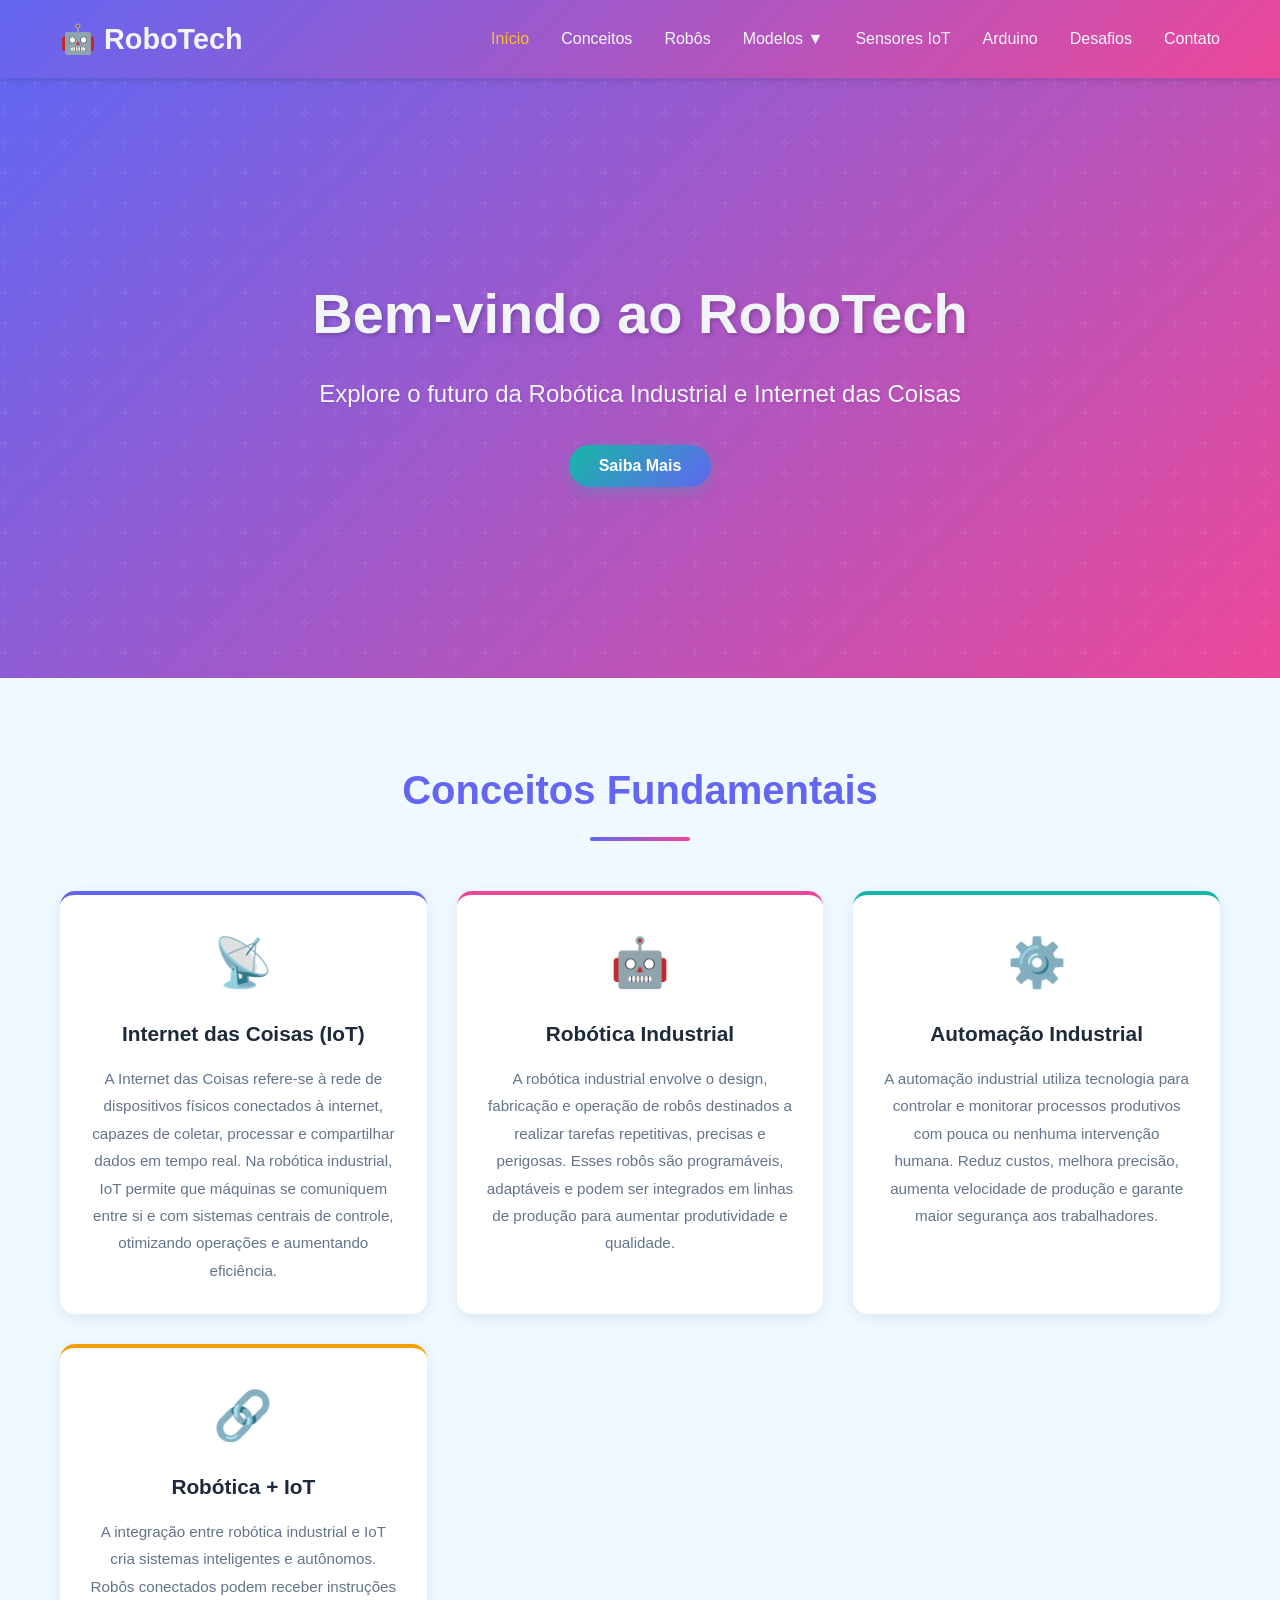
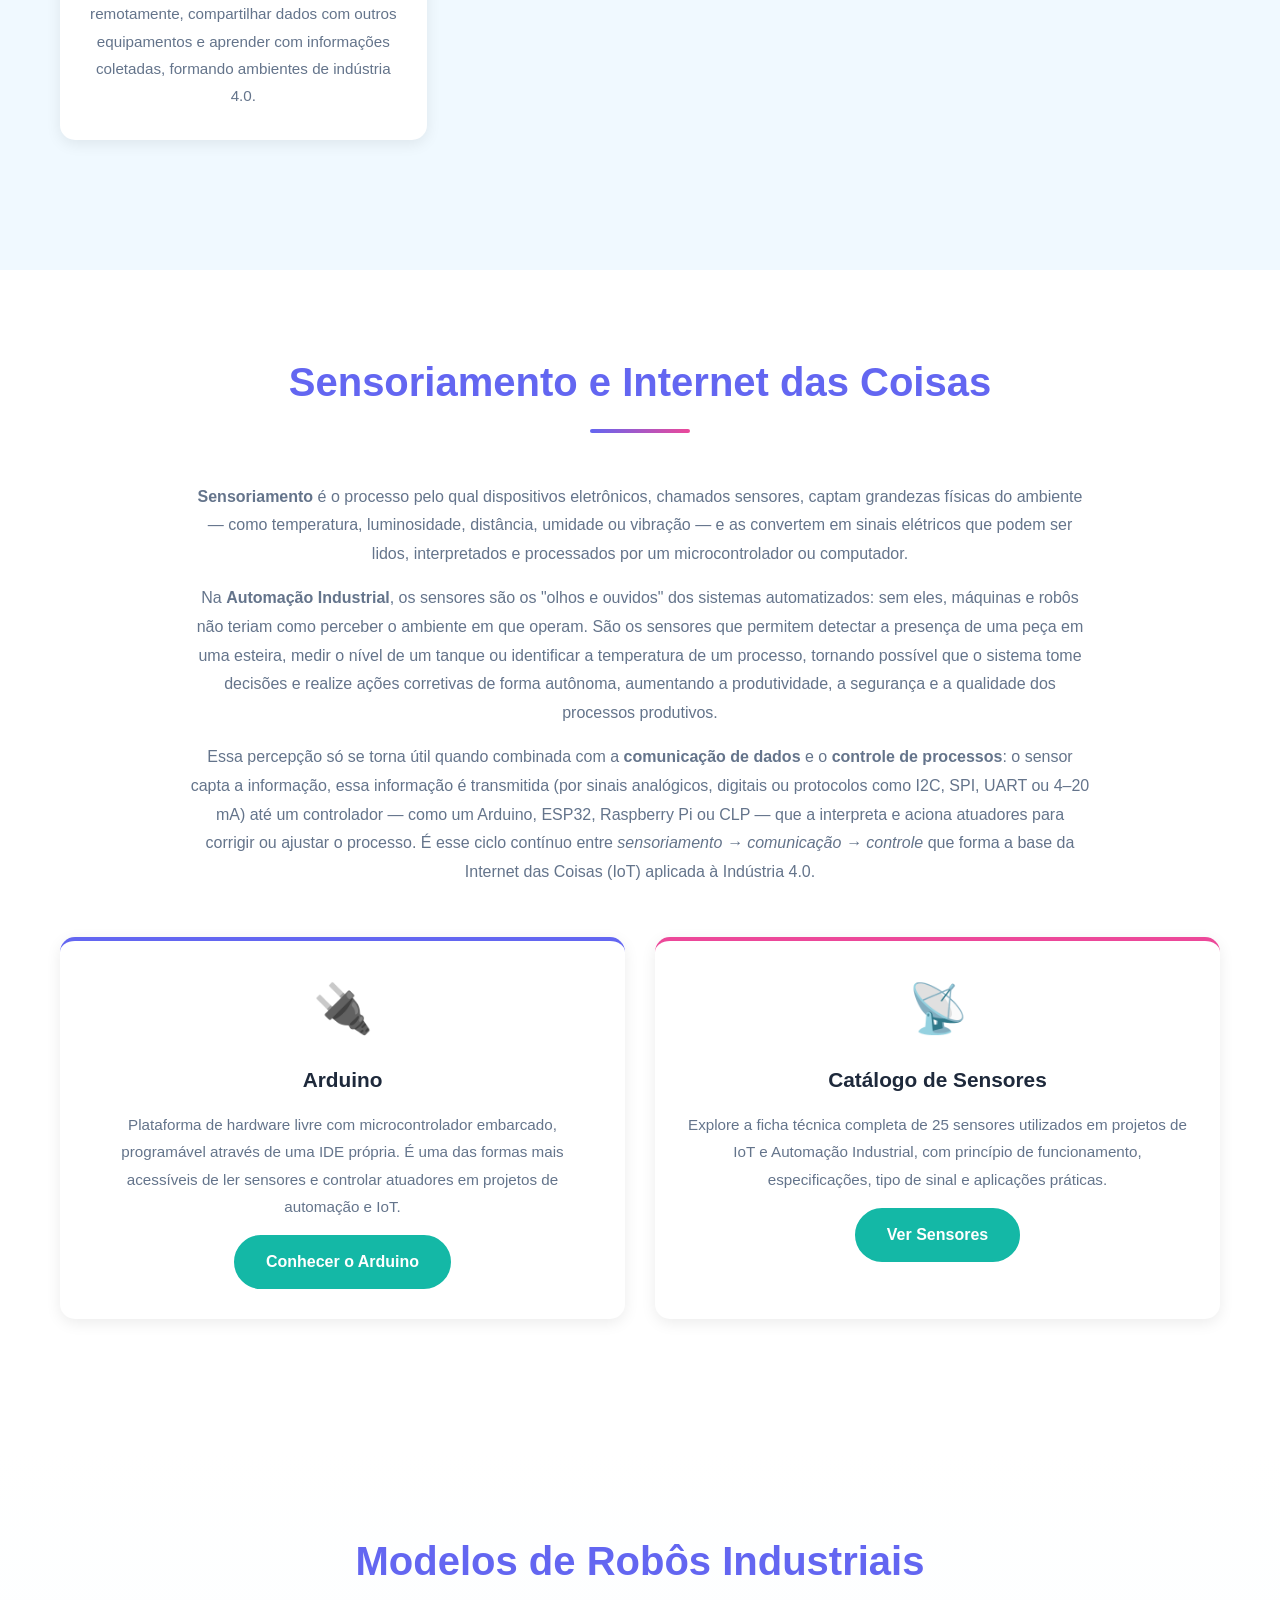
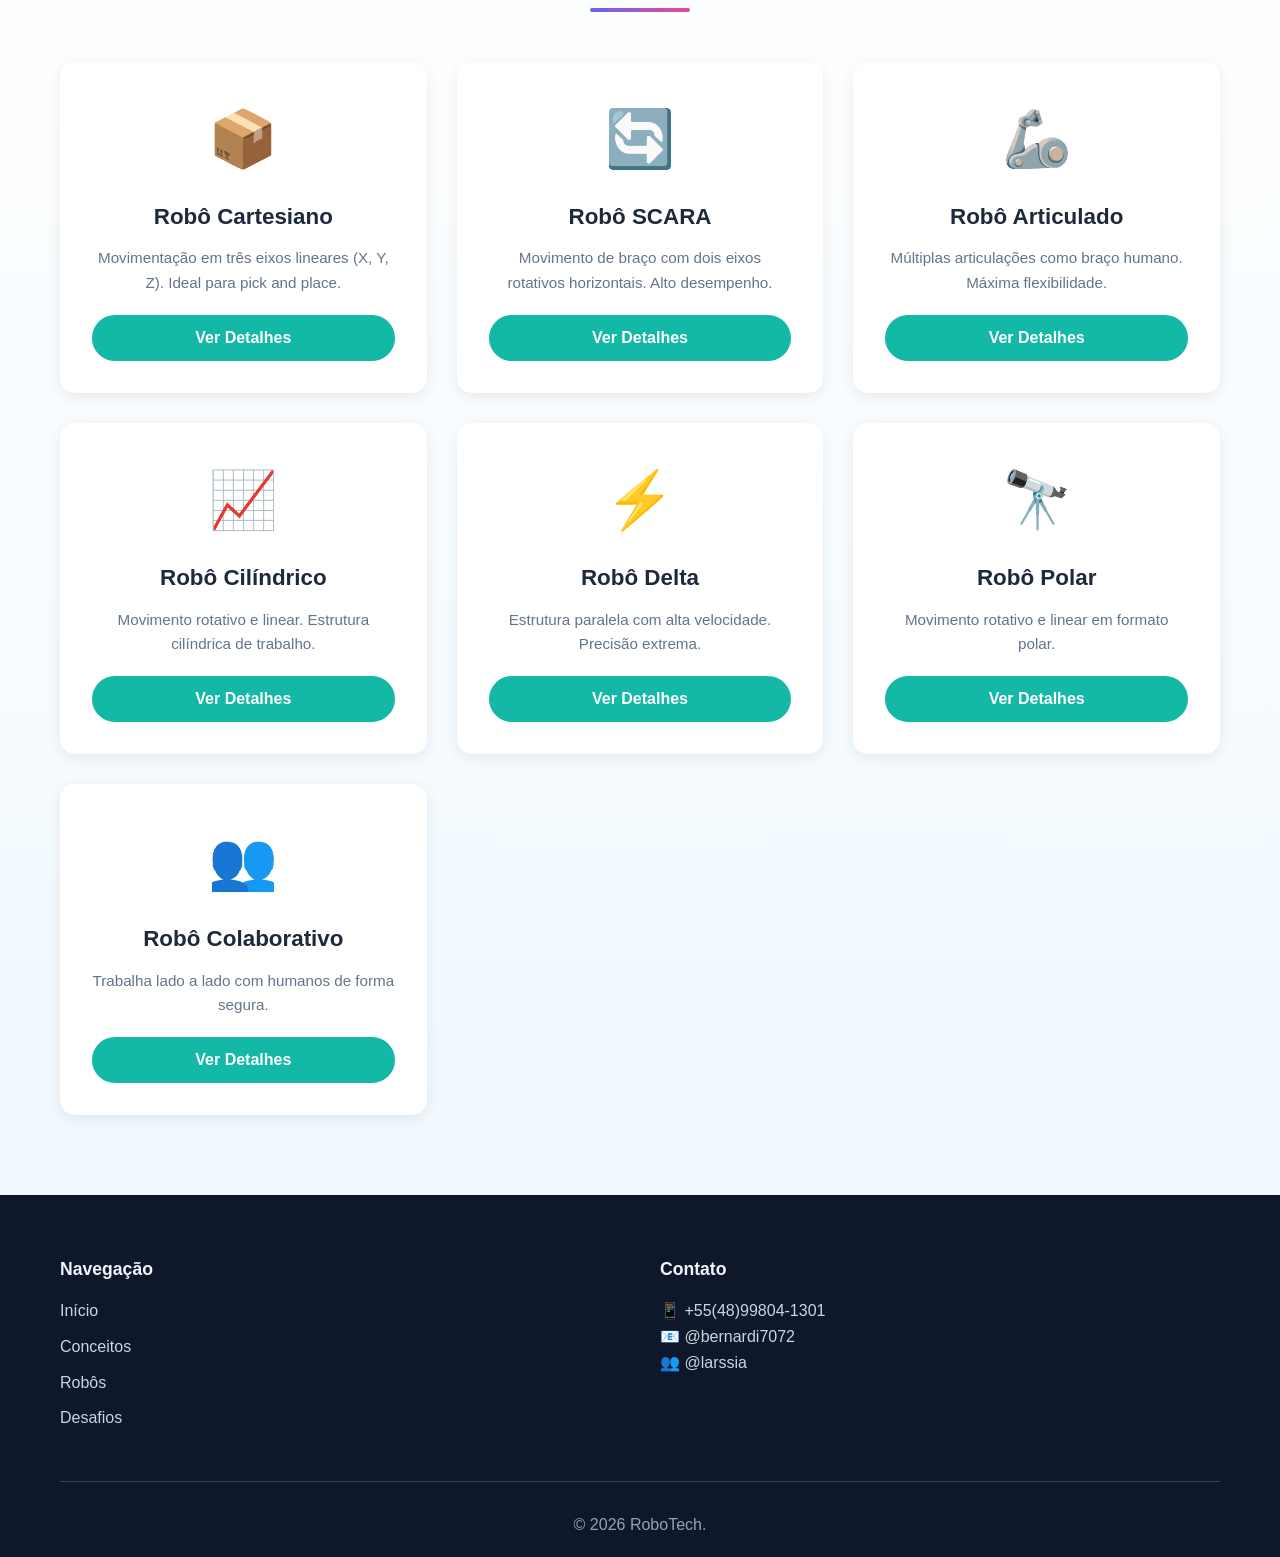
==== index.html @ e9817f13 "Primeiro commit" ====
<!DOCTYPE html>
<html lang="pt-BR">
<head>
    <meta charset="UTF-8">
    <meta name="viewport" content="width=device-width, initial-scale=1.0">
    <link rel="stylesheet" href="assets/css/styles.css">
    <link rel="stylesheet" href="assets/css/sensores.css">
    <link rel="shortcut icon" href="assets/img/incons.png" type="image/x-icon">
    <title>RoboTech - Robótica Industrial e IoT</title>
</head>
<body>
    <!-- CABEÇALHO E MENU DE NAVEGAÇÃO -->
    <header>
        <nav class="navbar">
            <div class="container">
                <div class="logo">
                    <h1>🤖 RoboTech</h1>
                </div>
                <ul class="nav-menu">
                    <li><a href="index.html" class="active">Início</a></li>
                    <li><a href="#conceitos">Conceitos</a></li>
                    <li><a href="#robo-list">Robôs</a></li>
                    <li class="dropdown">
                        <a href="#">Modelos ▼</a>
                        <div class="dropdown-content">
                            <a href="./html/cartesiano.html">Robô Cartesiano</a>
                            <a href="./html/scara.html">Robô SCARA</a>
                            <a href="./html/articulado.html">Robô Articulado</a>
                            <a href="./html/cilindrico.html">Robô Cilíndrico</a>
                            <a href="./html/delta.html">Robô Delta</a>
                            <a href="./html/polar.html">Robô Polar</a>
                            <a href="./html/colaborativo.html">Robô Colaborativo</a>
                        </div>
                    </li>
                    <li><a href="./html/sensores.html">Sensores IoT</a></li>
                    <li><a href="./html/arduino.html">Arduino</a></li>
                    <li><a href="./html/desafios.html">Desafios</a></li>
                    <li><a href="#contato">Contato</a></li>
                </ul>
                <div class="hamburger" id="hamburger">
                    <span></span>
                    <span></span>
                    <span></span>
                </div>
            </div>
        </nav>
    </header>

    <!-- HERO SECTION -->
    <section class="hero">
        <div class="hero-content">
            <h2>Bem-vindo ao RoboTech</h2>
            <p>Explore o futuro da Robótica Industrial e Internet das Coisas</p>
            <button class="btn-primary" onclick="document.getElementById('conceitos').scrollIntoView({behavior: 'smooth'})">Saiba Mais</button>
        </div>
        <div class="hero-background"></div>
    </section>

    <!-- SEÇÃO DE CONCEITOS -->
    <section id="conceitos" class="conceitos">
        <div class="container">
            <h2 class="section-title">Conceitos Fundamentais</h2>
            <div class="conceitos-grid">
                <!-- CARD 1: IoT -->
                <div class="concept-card">
                    <div class="icon">📡</div>
                    <h3>Internet das Coisas (IoT)</h3>
                    <p>
                        A Internet das Coisas refere-se à rede de dispositivos físicos conectados à internet, 
                        capazes de coletar, processar e compartilhar dados em tempo real. Na robótica industrial, 
                        IoT permite que máquinas se comuniquem entre si e com sistemas centrais de controle, 
                        otimizando operações e aumentando eficiência.
                    </p>
                </div>

                <!-- CARD 2: Robótica Industrial -->
                <div class="concept-card">
                    <div class="icon">🤖</div>
                    <h3>Robótica Industrial</h3>
                    <p>
                        A robótica industrial envolve o design, fabricação e operação de robôs destinados a 
                        realizar tarefas repetitivas, precisas e perigosas. Esses robôs são programáveis, 
                        adaptáveis e podem ser integrados em linhas de produção para aumentar produtividade 
                        e qualidade.
                    </p>
                </div>

                <!-- CARD 3: Automação Industrial -->
                <div class="concept-card">
                    <div class="icon">⚙️</div>
                    <h3>Automação Industrial</h3>
                    <p>
                        A automação industrial utiliza tecnologia para controlar e monitorar processos produtivos 
                        com pouca ou nenhuma intervenção humana. Reduz custos, melhora precisão, aumenta 
                        velocidade de produção e garante maior segurança aos trabalhadores.
                    </p>
                </div>

                <!-- CARD 4: Relação Robótica + IoT -->
                <div class="concept-card">
                    <div class="icon">🔗</div>
                    <h3>Robótica + IoT</h3>
                    <p>
                        A integração entre robótica industrial e IoT cria sistemas inteligentes e autônomos. 
                        Robôs conectados podem receber instruções remotamente, compartilhar dados com outros 
                        equipamentos e aprender com informações coletadas, formando ambientes de indústria 4.0.
                    </p>
                </div>
            </div>
        </div>
    </section>

    <!-- SEÇÃO DE SENSORIAMENTO E IoT -->
    <section id="sensoriamento" class="conceitos" style="background-color: #ffffff;">
        <div class="container">
            <h2 class="section-title">Sensoriamento e Internet das Coisas</h2>

            <div class="content-text" style="max-width: 900px; margin: 0 auto 50px; text-align: center;">
                <p style="color:#64748b; line-height:1.8; margin-bottom: 15px;">
                    <strong>Sensoriamento</strong> é o processo pelo qual dispositivos eletrônicos, chamados
                    sensores, captam grandezas físicas do ambiente — como temperatura, luminosidade, distância,
                    umidade ou vibração — e as convertem em sinais elétricos que podem ser lidos, interpretados
                    e processados por um microcontrolador ou computador.
                </p>
                <p style="color:#64748b; line-height:1.8; margin-bottom: 15px;">
                    Na <strong>Automação Industrial</strong>, os sensores são os "olhos e ouvidos" dos sistemas
                    automatizados: sem eles, máquinas e robôs não teriam como perceber o ambiente em que
                    operam. São os sensores que permitem detectar a presença de uma peça em uma esteira, medir
                    o nível de um tanque ou identificar a temperatura de um processo, tornando possível que o
                    sistema tome decisões e realize ações corretivas de forma autônoma, aumentando a
                    produtividade, a segurança e a qualidade dos processos produtivos.
                </p>
                <p style="color:#64748b; line-height:1.8;">
                    Essa percepção só se torna útil quando combinada com a <strong>comunicação de dados</strong>
                    e o <strong>controle de processos</strong>: o sensor capta a informação, essa informação é
                    transmitida (por sinais analógicos, digitais ou protocolos como I2C, SPI, UART ou 4–20 mA)
                    até um controlador — como um Arduino, ESP32, Raspberry Pi ou CLP — que a interpreta e aciona
                    atuadores para corrigir ou ajustar o processo. É esse ciclo contínuo entre
                    <em>sensoriamento → comunicação → controle</em> que forma a base da Internet das Coisas
                    (IoT) aplicada à Indústria 4.0.
                </p>
            </div>

            <div class="conceitos-grid">
                <div class="concept-card">
                    <div class="icon">🔌</div>
                    <h3>Arduino</h3>
                    <p>
                        Plataforma de hardware livre com microcontrolador embarcado, programável através de uma
                        IDE própria. É uma das formas mais acessíveis de ler sensores e controlar atuadores em
                        projetos de automação e IoT.
                    </p>
                    <a href="./html/arduino.html" class="btn-secondary" style="margin-top:15px; display:inline-block;">Conhecer o Arduino</a>
                </div>
                <div class="concept-card">
                    <div class="icon">📡</div>
                    <h3>Catálogo de Sensores</h3>
                    <p>
                        Explore a ficha técnica completa de 25 sensores utilizados em projetos de IoT e
                        Automação Industrial, com princípio de funcionamento, especificações, tipo de sinal e
                        aplicações práticas.
                    </p>
                    <a href="./html/sensores.html" class="btn-secondary" style="margin-top:15px; display:inline-block;">Ver Sensores</a>
                </div>
            </div>
        </div>
    </section>

    <!-- SEÇÃO DE ROBÔS -->
    <section id="robo-list" class="robo-section">
        <div class="container">
            <h2 class="section-title">Modelos de Robôs Industriais</h2>
            <div class="robo-grid">
                <!-- CARTESIANO -->
                <div class="robo-card" onclick="window.location.href='./html/cartesiano.html'">
                    <div class="robo-icon">📦</div>
                    <h3>Robô Cartesiano</h3>
                    <p>Movimentação em três eixos lineares (X, Y, Z). Ideal para pick and place.</p>
                    <button class="btn-secondary">Ver Detalhes</button>
                </div>

                <!-- SCARA -->
                <div class="robo-card" onclick="window.location.href='./html/scara.html'">
                    <div class="robo-icon">🔄</div>
                    <h3>Robô SCARA</h3>
                    <p>Movimento de braço com dois eixos rotativos horizontais. Alto desempenho.</p>
                    <button class="btn-secondary">Ver Detalhes</button>
                </div>

                <!-- ARTICULADO -->
                <div class="robo-card" onclick="window.location.href='./html/articulado.html'">
                    <div class="robo-icon">🦾</div>
                    <h3>Robô Articulado</h3>
                    <p>Múltiplas articulações como braço humano. Máxima flexibilidade.</p>
                    <button class="btn-secondary">Ver Detalhes</button>
                </div>

                <!-- CILÍNDRICO -->
                <div class="robo-card" onclick="window.location.href='./html/cilindrico.html'">
                    <div class="robo-icon">📈</div>
                    <h3>Robô Cilíndrico</h3>
                    <p>Movimento rotativo e linear. Estrutura cilíndrica de trabalho.</p>
                    <button class="btn-secondary">Ver Detalhes</button>
                </div>

                <!-- DELTA -->
                <div class="robo-card" onclick="window.location.href='./html/delta.html'">
                    <div class="robo-icon">⚡</div>
                    <h3>Robô Delta</h3>
                    <p>Estrutura paralela com alta velocidade. Precisão extrema.</p>
                    <button class="btn-secondary">Ver Detalhes</button>
                </div>

                <!-- POLAR -->
                <div class="robo-card" onclick="window.location.href='./html/polar.html'">
                    <div class="robo-icon">🔭</div>
                    <h3>Robô Polar</h3>
                    <p>Movimento rotativo e linear em formato polar.</p>
                    <button class="btn-secondary">Ver Detalhes</button>
                </div>

                <!-- COLABORATIVO -->
                <div class="robo-card" onclick="window.location.href='./html/colaborativo.html'">
                    <div class="robo-icon">👥</div>
                    <h3>Robô Colaborativo</h3>
                    <p>Trabalha lado a lado com humanos de forma segura.</p>
                    <button class="btn-secondary">Ver Detalhes</button>
                </div>
            </div>
        </div>
    </section>

    <!-- RODAPÉ -->
    <footer id="contato">
        <div class="container">
            <div class="footer-content">
                <div class="footer-section">
                    <h4>Navegação</h4>
                    <ul>
                        <li><a href="index.html">Início</a></li>
                        <li><a href="#conceitos">Conceitos</a></li>
                        <li><a href="#robo-list">Robôs</a></li>
                        <li><a href="./html/desafios.html">Desafios</a></li>
                    </ul>
                </div>
                <div class="footer-section">
                    <h4>Contato</h4>
                    <a href="https://wa.me/5548998041301" target="_blank">📱 +55(48)99804-1301</a><br>
                    <a href="https://www.instagram.com/bernardi7072/">📧 @bernardi7072</a><br>
                    <a href="https://github.com/larssia">👥 @larssia</a>
                </div>
            </div>
            <div class="footer-bottom">
                <p>&copy; 2026 RoboTech.</p>
            </div>
        </div>
    </footer>

    <!-- SCRIPTS -->
    <script src="assets/js/main.js"></script>
</body>
</html>
---- assets/css/styles.css ----
/* ================================================
   ESTILOS GERAIS - RoboTech
   Design Moderno, Responsivo e Interativo
   ================================================ */

/* VARIÁVEIS CSS - Definição de cores e tamanhos */
:root {
    --primary-color: #6366f1;      /* Índigo vibrante */
    --secondary-color: #ec4899;    /* Rosa/Magenta */
    --accent-color: #14b8a6;       /* Teal/Verde água */
    --dark-bg: #0f172a;            /* Azul muito escuro */
    --light-bg: #f0f9ff;           /* Azul muito claro */
    --text-dark: #1e293b;          /* Cinza escuro */
    --text-light: #f1f5f9;         /* Cinza claro */
    --border-color: #e2e8f0;       /* Cinza neutro */
    --transition: all 0.3s ease;
}

/* RESET E ESTILOS BASE */
* {
    margin: 0;
    padding: 0;
    box-sizing: border-box;
}

html {
    scroll-behavior: smooth;
}

body {
    font-family: 'Segoe UI', Tahoma, Geneva, Verdana, sans-serif;
    line-height: 1.6;
    color: var(--text-dark);
    background-color: #ffffff;
    overflow-x: hidden;
}

/* CONTAINER RESPONSIVO */
.container {
    max-width: 1200px;
    margin: 0 auto;
    padding: 0 20px;
}

/* ================================================
   CABEÇALHO E NAVEGAÇÃO
   ================================================ */
header {
    background: linear-gradient(135deg, var(--primary-color), var(--secondary-color));
    box-shadow: 0 4px 6px rgba(0, 0, 0, 0.1);
    position: sticky;
    top: 0;
    z-index: 1000;
}

.navbar {
    padding: 1rem 0;
}

.navbar .container {
    display: flex;
    justify-content: space-between;
    align-items: center;
}

.logo h1 {
    color: var(--text-light);
    font-size: 1.8rem;
    font-weight: 700;
}

/* MENU PRINCIPAL */
.nav-menu {
    display: flex;
    list-style: none;
    gap: 2rem;
    align-items: center;
}

.nav-menu a {
    color: var(--text-light);
    text-decoration: none;
    font-weight: 500;
    transition: var(--transition);
    position: relative;
}

.nav-menu a:hover {
    color: #fbbf24;
}

.nav-menu a::after {
    content: '';
    position: absolute;
    width: 0;
    height: 2px;
    bottom: -5px;
    left: 0;
    background-color: #fbbf24;
    transition: width 0.3s ease;
}

.nav-menu a:hover::after {
    width: 100%;
}

.nav-menu a.active {
    color: #fbbf24;
}

/* DROPDOWN MENU */
.dropdown {
    position: relative;
}

.dropdown-content {
    display: none;
    position: absolute;
    background-color: var(--dark-bg);
    min-width: 200px;
    box-shadow: 0 8px 16px rgba(0, 0, 0, 0.2);
    padding: 12px 16px;
    z-index: 1001;
    border-radius: 8px;
    top: 100%;
    left: 0;
    margin-top: 0.5rem;
}

.dropdown-content a {
    color: var(--text-light);
    padding: 12px 16px;
    text-decoration: none;
    display: block;
    transition: var(--transition);
}

.dropdown-content a:hover {
    background-color: var(--primary-color);
    border-radius: 4px;
}

.dropdown:hover .dropdown-content {
    display: block;
}

/* HAMBURGER MENU (Mobile) */
.hamburger {
    display: none;
    flex-direction: column;
    cursor: pointer;
    gap: 5px;
}

.hamburger span {
    width: 25px;
    height: 3px;
    background-color: var(--text-light);
    border-radius: 3px;
    transition: var(--transition);
}

.hamburger.active span:nth-child(1) {
    transform: rotate(45deg) translate(10px, 10px);
}

.hamburger.active span:nth-child(2) {
    opacity: 0;
}

.hamburger.active span:nth-child(3) {
    transform: rotate(-45deg) translate(7px, -7px);
}

/* MENU RESPONSIVO (Mobile) */
@media (max-width: 900px) {
    .hamburger {
        display: flex;
    }

    .nav-menu {
        position: absolute;
        top: 100%;
        left: 0;
        width: 100%;
        flex-direction: column;
        background: var(--dark-bg);
        padding: 20px 0;
        gap: 0;
        max-height: 0;
        overflow: hidden;
        transition: max-height 0.35s ease;
    }

    .nav-menu.show {
        max-height: 600px;
    }

    .nav-menu li {
        width: 100%;
        text-align: center;
    }

    .nav-menu a {
        display: block;
        padding: 14px 20px;
    }

    .dropdown-content {
        position: static;
        display: none;
        background-color: rgba(255, 255, 255, 0.05);
        box-shadow: none;
        margin-top: 0;
        border-radius: 0;
    }

    .dropdown:hover .dropdown-content,
    .dropdown.open .dropdown-content {
        display: block;
    }
}

/* ================================================
   HERO SECTION
   ================================================ */
.hero {
    min-height: 600px;
    background: linear-gradient(135deg, var(--primary-color) 0%, var(--secondary-color) 100%);
    display: flex;
    align-items: center;
    justify-content: center;
    color: var(--text-light);
    text-align: center;
    position: relative;
    overflow: hidden;
}

.hero::before {
    content: '';
    position: absolute;
    top: 0;
    left: 0;
    right: 0;
    bottom: 0;
    background: url("data:image/svg+xml,%3Csvg width='60' height='60' viewBox='0 0 60 60' xmlns='http://www.w3.org/2000/svg'%3E%3Cg fill='none' fill-rule='evenodd'%3E%3Cg fill='%23ffffff' fill-opacity='0.1'%3E%3Cpath d='M36 34v-4h-2v4h-4v2h4v4h2v-4h4v-2h-4zm0-30V0h-2v4h-4v2h4v4h2V6h4V4h-4zM6 34v-4H4v4H0v2h4v4h2v-4h4v-2H6zM6 4V0H4v4H0v2h4v4h2V6h4V4H6z'/%3E%3C/g%3E%3C/g%3E%3C/svg%3E");
    opacity: 0.5;
}

.hero-content {
    position: relative;
    z-index: 1;
    max-width: 800px;
}

.hero h2 {
    font-size: 3.5rem;
    font-weight: 800;
    margin-bottom: 1rem;
    text-shadow: 2px 2px 4px rgba(0, 0, 0, 0.2);
}

.hero p {
    font-size: 1.5rem;
    margin-bottom: 2rem;
    font-weight: 300;
    text-shadow: 1px 1px 2px rgba(0, 0, 0, 0.1);
}

/* ================================================
   BOTÕES
   ================================================ */
.btn-primary,
.btn-secondary {
    padding: 12px 30px;
    border: none;
    border-radius: 50px;
    font-size: 1rem;
    font-weight: 600;
    cursor: pointer;
    transition: var(--transition);
    text-decoration: none;
    display: inline-block;
}

.btn-primary {
    background: linear-gradient(135deg, var(--accent-color), var(--primary-color));
    color: white;
    box-shadow: 0 4px 15px rgba(20, 184, 166, 0.3);
}

.btn-primary:hover {
    transform: translateY(-2px);
    box-shadow: 0 6px 20px rgba(20, 184, 166, 0.4);
}

.btn-secondary {
    background-color: var(--accent-color);
    color: white;
    border: 2px solid var(--accent-color);
}

.btn-secondary:hover {
    background-color: transparent;
    color: var(--accent-color);
}

/* ================================================
   SEÇÃO DE CONCEITOS
   ================================================ */
.conceitos {
    padding: 80px 0;
    background-color: var(--light-bg);
}

.section-title {
    text-align: center;
    font-size: 2.5rem;
    margin-bottom: 50px;
    color: var(--primary-color);
    position: relative;
}

.section-title::after {
    content: '';
    display: block;
    width: 100px;
    height: 4px;
    background: linear-gradient(90deg, var(--primary-color), var(--secondary-color));
    margin: 15px auto;
    border-radius: 2px;
}

.conceitos-grid {
    display: grid;
    grid-template-columns: repeat(auto-fit, minmax(280px, 1fr));
    gap: 30px;
    margin-bottom: 50px;
}

.concept-card {
    background: white;
    padding: 30px;
    border-radius: 15px;
    box-shadow: 0 4px 15px rgba(0, 0, 0, 0.08);
    transition: var(--transition);
    text-align: center;
    border-top: 4px solid var(--primary-color);
}

.concept-card:nth-child(2) {
    border-top-color: var(--secondary-color);
}

.concept-card:nth-child(3) {
    border-top-color: var(--accent-color);
}

.concept-card:nth-child(4) {
    border-top-color: #f59e0b;
}

.concept-card:hover {
    transform: translateY(-10px);
    box-shadow: 0 10px 30px rgba(0, 0, 0, 0.15);
}

.concept-card .icon {
    font-size: 3rem;
    margin-bottom: 15px;
}

.concept-card h3 {
    color: var(--text-dark);
    margin-bottom: 15px;
    font-size: 1.3rem;
}

.concept-card p {
    color: #64748b;
    line-height: 1.8;
    font-size: 0.95rem;
}

/* ================================================
   SEÇÃO DE ROBÔS
   ================================================ */
.robo-section {
    padding: 80px 0;
    background: linear-gradient(180deg, #ffffff 0%, var(--light-bg) 100%);
}

.robo-grid {
    display: grid;
    grid-template-columns: repeat(auto-fit, minmax(300px, 1fr));
    gap: 30px;
}

.robo-card {
    background: white;
    border-radius: 15px;
    padding: 30px;
    text-align: center;
    box-shadow: 0 4px 15px rgba(0, 0, 0, 0.08);
    transition: var(--transition);
    cursor: pointer;
    border: 2px solid transparent;
}

.robo-card:hover {
    transform: translateY(-15px) rotate(2deg);
    box-shadow: 0 15px 40px rgba(0, 0, 0, 0.15);
    border-color: var(--primary-color);
}

.robo-card .robo-icon {
    font-size: 3.5rem;
    margin-bottom: 15px;
    display: inline-block;
    animation: float 3s ease-in-out infinite;
}

.robo-card:nth-child(1) .robo-icon { animation-delay: 0s; }
.robo-card:nth-child(2) .robo-icon { animation-delay: 0.2s; }
.robo-card:nth-child(3) .robo-icon { animation-delay: 0.4s; }
.robo-card:nth-child(4) .robo-icon { animation-delay: 0.6s; }
.robo-card:nth-child(5) .robo-icon { animation-delay: 0.8s; }
.robo-card:nth-child(6) .robo-icon { animation-delay: 1s; }
.robo-card:nth-child(7) .robo-icon { animation-delay: 1.2s; }

@keyframes float {
    0%, 100% { transform: translateY(0px); }
    50% { transform: translateY(-20px); }
}

.robo-card h3 {
    color: var(--text-dark);
    margin-bottom: 12px;
    font-size: 1.4rem;
}

.robo-card p {
    color: #64748b;
    margin-bottom: 20px;
    font-size: 0.95rem;
}

.robo-card .btn-secondary {
    width: 100%;
    text-align: center;
}

/* ================================================
   RODAPÉ
   ================================================ */
footer {
    background: var(--dark-bg);
    color: var(--text-light);
    padding: 60px 0 20px;
}

.footer-content {
    display: grid;
    grid-template-columns: repeat(auto-fit, minmax(250px, 1fr));
    gap: 40px;
    margin-bottom: 40px;
}

.footer-section h4 {
    margin-bottom: 15px;
    font-size: 1.1rem;
}

.footer-section p {
    color: #cbd5e1;
    line-height: 1.8;
}

.footer-section ul {
    list-style: none;
}

.footer-section ul li {
    margin-bottom: 10px;
}

.footer-section a {
    color: #cbd5e1;
    text-decoration: none;
    transition: var(--transition);
}

.footer-section a:hover {
    color: var(--accent-color);
    padding-left: 5px;
}

.footer-bottom {
    text-align: center;
    padding-top: 30px;
    border-top: 1px solid #334155;
    color: #94a3b8;
}


/* ================================================
   PÁGINAS DE DETALHES DOS ROBÔS
   ================================================ */
.robot-detail {
    padding: 60px 0;
    min-height: calc(100vh - 200px);
}

.detail-header {
    background: linear-gradient(135deg, var(--primary-color), var(--secondary-color));
    color: white;
    padding: 40px 0;
    margin-bottom: 40px;
    border-radius: 10px;
}

.detail-header h1 {
    font-size: 2.5rem;
    margin-bottom: 10px;
}

.robot-content {
    display: grid;
    grid-template-columns: 1fr 1fr;
    gap: 40px;
    margin-bottom: 40px;
}

.robot-content h2 {
    color: var(--primary-color);
    margin: 30px 0 15px;
    font-size: 1.5rem;
}

.robot-content p {
    color: #64748b;
    line-height: 1.8;
    margin-bottom: 15px;
}

.robot-content ul {
    list-style-position: inside;
    color: #64748b;
    line-height: 1.8;
}

.robot-content li {
    margin-bottom: 10px;
}

.models-section {
    margin-top: 60px;
}

.models-grid {
    display: grid;
    grid-template-columns: repeat(auto-fit, minmax(300px, 1fr));
    gap: 30px;
}

.model-card {
    border: 2px solid var(--border-color);
    border-radius: 10px;
    padding: 25px;
    background: white;
    transition: var(--transition);
}

.model-card:hover {
    border-color: var(--primary-color);
    box-shadow: 0 10px 30px rgba(99, 102, 241, 0.1);
}

.model-card h3 {
    color: var(--secondary-color);
    margin-bottom: 10px;
}

.model-card p {
    color: #64748b;
    font-size: 0.95rem;
}
---- assets/css/sensores.css ----
/* ================================================
   ESTILOS - Catálogo de Sensores e Página Arduino
   Reutiliza as variáveis de cor definidas em styles.css
   ================================================ */

/* ---------- HERO DAS PÁGINAS INTERNAS ---------- */
.page-hero {
    background: linear-gradient(135deg, var(--primary-color), var(--secondary-color));
    color: var(--text-light);
    padding: 70px 0 50px;
    text-align: center;
}

.page-hero h1 {
    font-size: 2.6rem;
    margin-bottom: 15px;
}

.page-hero p {
    font-size: 1.15rem;
    max-width: 750px;
    margin: 0 auto;
    opacity: 0.95;
}

/* ---------- FILTRO / BUSCA DE SENSORES ---------- */
.filtro-sensores {
    background-color: var(--light-bg);
    padding: 30px 0;
    position: sticky;
    top: 74px;
    z-index: 500;
    border-bottom: 1px solid var(--border-color);
}

.filtro-container {
    display: flex;
    flex-wrap: wrap;
    gap: 15px;
    align-items: center;
    justify-content: space-between;
}

#busca-sensor {
    flex: 1;
    min-width: 220px;
    padding: 12px 18px;
    border: 2px solid var(--border-color);
    border-radius: 50px;
    font-size: 1rem;
    outline: none;
    transition: var(--transition);
}

#busca-sensor:focus {
    border-color: var(--primary-color);
}

.filtro-categorias {
    display: flex;
    flex-wrap: wrap;
    gap: 10px;
}

.filtro-btn {
    padding: 8px 18px;
    border-radius: 50px;
    border: 2px solid var(--primary-color);
    background: transparent;
    color: var(--primary-color);
    font-weight: 600;
    font-size: 0.85rem;
    cursor: pointer;
    transition: var(--transition);
    white-space: nowrap;
}

.filtro-btn:hover {
    background: var(--primary-color);
    color: white;
}

.filtro-btn.active {
    background: var(--primary-color);
    color: white;
}

.contador-resultados {
    text-align: center;
    color: #64748b;
    padding: 20px 0 0;
    font-size: 0.95rem;
}

/* ---------- GRID DE SENSORES ---------- */
.sensores-section {
    padding: 50px 0 90px;
    background: linear-gradient(180deg, #ffffff 0%, var(--light-bg) 100%);
}

.sensores-grid {
    display: grid;
    grid-template-columns: repeat(auto-fit, minmax(270px, 1fr));
    gap: 25px;
    margin-top: 30px;
}

.sensor-card {
    background: white;
    border-radius: 15px;
    padding: 25px;
    box-shadow: 0 4px 15px rgba(0, 0, 0, 0.08);
    transition: var(--transition);
    cursor: pointer;
    border-top: 4px solid var(--accent-color);
    display: flex;
    flex-direction: column;
}

.sensor-card:hover {
    transform: translateY(-8px);
    box-shadow: 0 15px 30px rgba(0, 0, 0, 0.15);
    border-top-color: var(--secondary-color);
}

.sensor-card .sensor-icon {
    font-size: 2.8rem;
    margin-bottom: 12px;
}

.sensor-card h3 {
    color: var(--text-dark);
    font-size: 1.2rem;
    margin-bottom: 8px;
}

.sensor-card .sensor-categoria {
    display: inline-block;
    background: var(--light-bg);
    color: var(--primary-color);
    font-size: 0.75rem;
    font-weight: 700;
    padding: 4px 12px;
    border-radius: 50px;
    margin-bottom: 12px;
    width: fit-content;
}

.sensor-card p {
    color: #64748b;
    font-size: 0.9rem;
    margin-bottom: 15px;
    flex-grow: 1;
}

.sensor-card .sensor-tipo-sinal {
    font-size: 0.8rem;
    color: var(--accent-color);
    font-weight: 600;
    margin-bottom: 12px;
}

.sem-resultados {
    text-align: center;
    padding: 60px 20px;
    color: #64748b;
    font-size: 1.1rem;
    grid-column: 1 / -1;
}

/* ---------- MODAL DE DETALHES DO SENSOR ---------- */
.modal-overlay {
    display: none;
    position: fixed;
    inset: 0;
    background: rgba(15, 23, 42, 0.7);
    z-index: 2000;
    align-items: center;
    justify-content: center;
    padding: 20px;
}

.modal-overlay.active {
    display: flex;
}

.modal-box {
    background: white;
    border-radius: 18px;
    max-width: 750px;
    width: 100%;
    max-height: 88vh;
    overflow-y: auto;
    position: relative;
    animation: modalIn 0.25s ease;
}

@keyframes modalIn {
    from { opacity: 0; transform: translateY(30px); }
    to { opacity: 1; transform: translateY(0); }
}

.modal-close {
    position: absolute;
    top: 18px;
    right: 22px;
    background: none;
    border: none;
    font-size: 1.8rem;
    cursor: pointer;
    color: #94a3b8;
    line-height: 1;
    transition: var(--transition);
    z-index: 1;
}

.modal-close:hover {
    color: var(--secondary-color);
}

.modal-header {
    background: linear-gradient(135deg, var(--primary-color), var(--secondary-color));
    color: white;
    padding: 35px 40px;
    border-radius: 18px 18px 0 0;
}

.modal-header .modal-icon {
    font-size: 3rem;
    margin-bottom: 10px;
}

.modal-header h2 {
    font-size: 1.7rem;
    margin-bottom: 6px;
}

.modal-header .modal-categoria {
    background: rgba(255,255,255,0.2);
    padding: 4px 14px;
    border-radius: 50px;
    font-size: 0.8rem;
    display: inline-block;
}

.modal-body {
    padding: 30px 40px 40px;
}

.modal-body h4 {
    color: var(--primary-color);
    font-size: 1rem;
    text-transform: uppercase;
    letter-spacing: 0.5px;
    margin: 22px 0 10px;
}

.modal-body h4:first-child {
    margin-top: 0;
}

.modal-body p {
    color: #475569;
    line-height: 1.75;
}

.modal-body ul {
    color: #475569;
    line-height: 1.8;
    list-style-position: inside;
}

.modal-body .tag-sinal {
    display: inline-block;
    background: var(--light-bg);
    color: var(--accent-color);
    font-weight: 700;
    padding: 5px 14px;
    border-radius: 50px;
    font-size: 0.9rem;
}

/* ---------- PÁGINA ARDUINO ---------- */
.arduino-intro {
    padding: 60px 0;
}

.arduino-intro .split {
    display: grid;
    grid-template-columns: 1fr 1fr;
    gap: 45px;
    align-items: center;
}

.arduino-intro h2 {
    color: var(--primary-color);
    font-size: 1.8rem;
    margin-bottom: 15px;
}

.arduino-intro p {
    color: #64748b;
    line-height: 1.8;
    margin-bottom: 15px;
}

.arduino-specs {
    background: white;
    border-radius: 15px;
    padding: 30px;
    box-shadow: 0 4px 15px rgba(0, 0, 0, 0.08);
}

.arduino-specs ul {
    list-style: none;
}

.arduino-specs li {
    padding: 10px 0;
    border-bottom: 1px solid var(--border-color);
    color: #475569;
    display: flex;
    justify-content: space-between;
    font-size: 0.95rem;
}

.arduino-specs li:last-child {
    border-bottom: none;
}

.arduino-specs li strong {
    color: var(--text-dark);
}

/* ---------- EXEMPLOS DE CÓDIGO ---------- */
.exemplos-section {
    padding: 30px 0 90px;
    background: var(--light-bg);
}

.exemplos-tabs {
    display: flex;
    flex-wrap: wrap;
    gap: 10px;
    margin-bottom: 30px;
}

.tab-btn {
    padding: 10px 18px;
    border-radius: 10px;
    border: 2px solid var(--border-color);
    background: white;
    color: var(--text-dark);
    font-weight: 600;
    font-size: 0.85rem;
    cursor: pointer;
    transition: var(--transition);
}

.tab-btn:hover {
    border-color: var(--primary-color);
}

.tab-btn.active {
    background: var(--primary-color);
    border-color: var(--primary-color);
    color: white;
}

.exemplo-codigo {
    display: none;
    background: white;
    border-radius: 15px;
    padding: 30px;
    box-shadow: 0 4px 15px rgba(0, 0, 0, 0.08);
}

.exemplo-codigo.active {
    display: block;
    animation: modalIn 0.2s ease;
}

.exemplo-codigo h3 {
    color: var(--primary-color);
    font-size: 1.3rem;
    margin-bottom: 6px;
}

.exemplo-codigo .exemplo-desc {
    color: #64748b;
    margin-bottom: 20px;
}

.exemplo-codigo .exemplo-ligacoes {
    background: var(--light-bg);
    border-radius: 10px;
    padding: 15px 20px;
    margin-bottom: 20px;
    font-size: 0.9rem;
    color: #475569;
}

.exemplo-codigo .exemplo-ligacoes strong {
    color: var(--text-dark);
}

.code-wrapper {
    position: relative;
    background: var(--dark-bg);
    border-radius: 10px;
    overflow: hidden;
}

.code-wrapper pre {
    margin: 0;
    padding: 22px;
    overflow-x: auto;
    color: #e2e8f0;
    font-family: 'Consolas', 'Courier New', monospace;
    font-size: 0.85rem;
    line-height: 1.6;
}

.btn-copiar {
    position: absolute;
    top: 12px;
    right: 12px;
    background: rgba(255,255,255,0.1);
    color: var(--text-light);
    border: 1px solid rgba(255,255,255,0.2);
    padding: 6px 14px;
    border-radius: 8px;
    font-size: 0.8rem;
    cursor: pointer;
    transition: var(--transition);
}

.btn-copiar:hover {
    background: var(--accent-color);
    border-color: var(--accent-color);
}

.btn-copiar.copiado {
    background: #22c55e;
    border-color: #22c55e;
}

/* Realce simples de sintaxe (aplicado via classes no HTML) */
.tk-comment { color: #64748b; font-style: italic; }
.tk-keyword { color: #f472b6; }
.tk-type    { color: #38bdf8; }
.tk-func    { color: #fbbf24; }
.tk-string  { color: #4ade80; }
.tk-number  { color: #a78bfa; }

/* ---------- RESPONSIVIDADE ---------- */
@media (max-width: 768px) {
    .arduino-intro .split {
        grid-template-columns: 1fr;
    }

    .filtro-container {
        flex-direction: column;
        align-items: stretch;
    }

    .modal-header, .modal-body {
        padding: 25px 22px;
    }

    .filtro-sensores {
        position: static;
    }
}
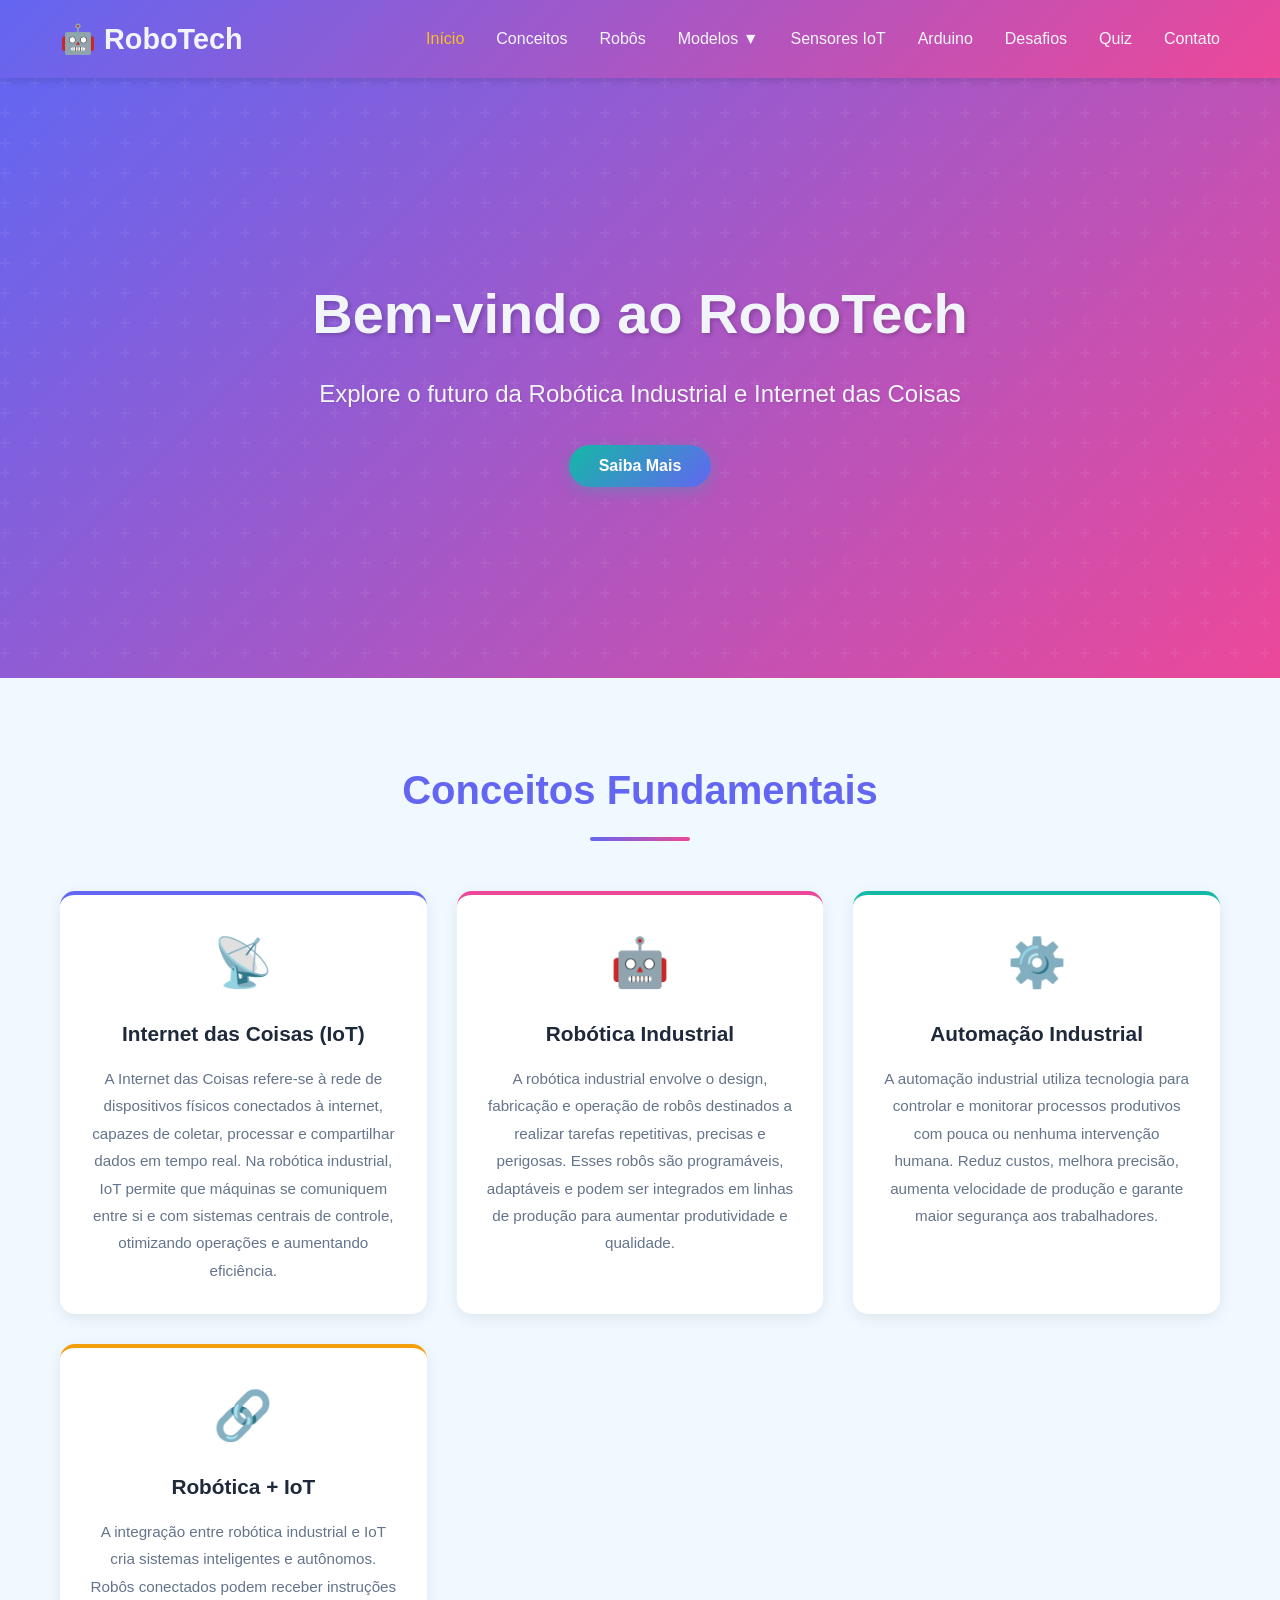
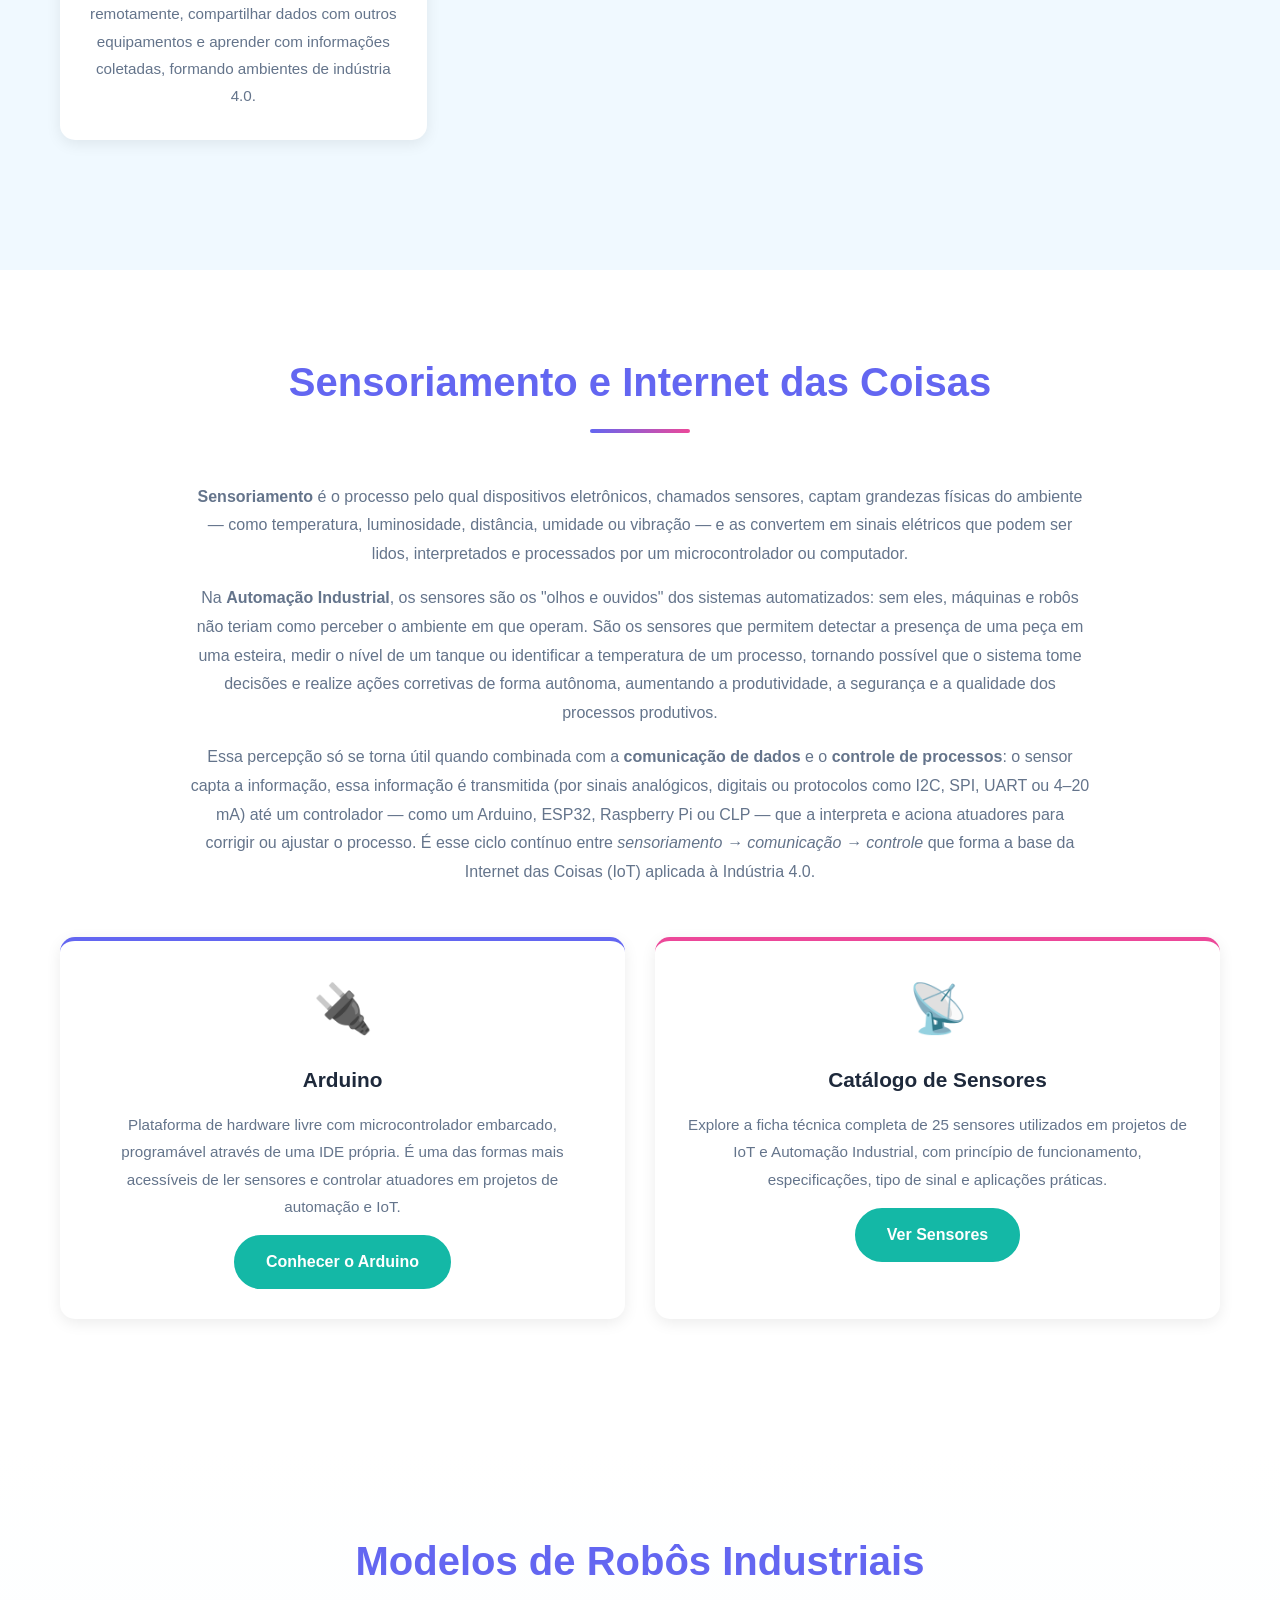
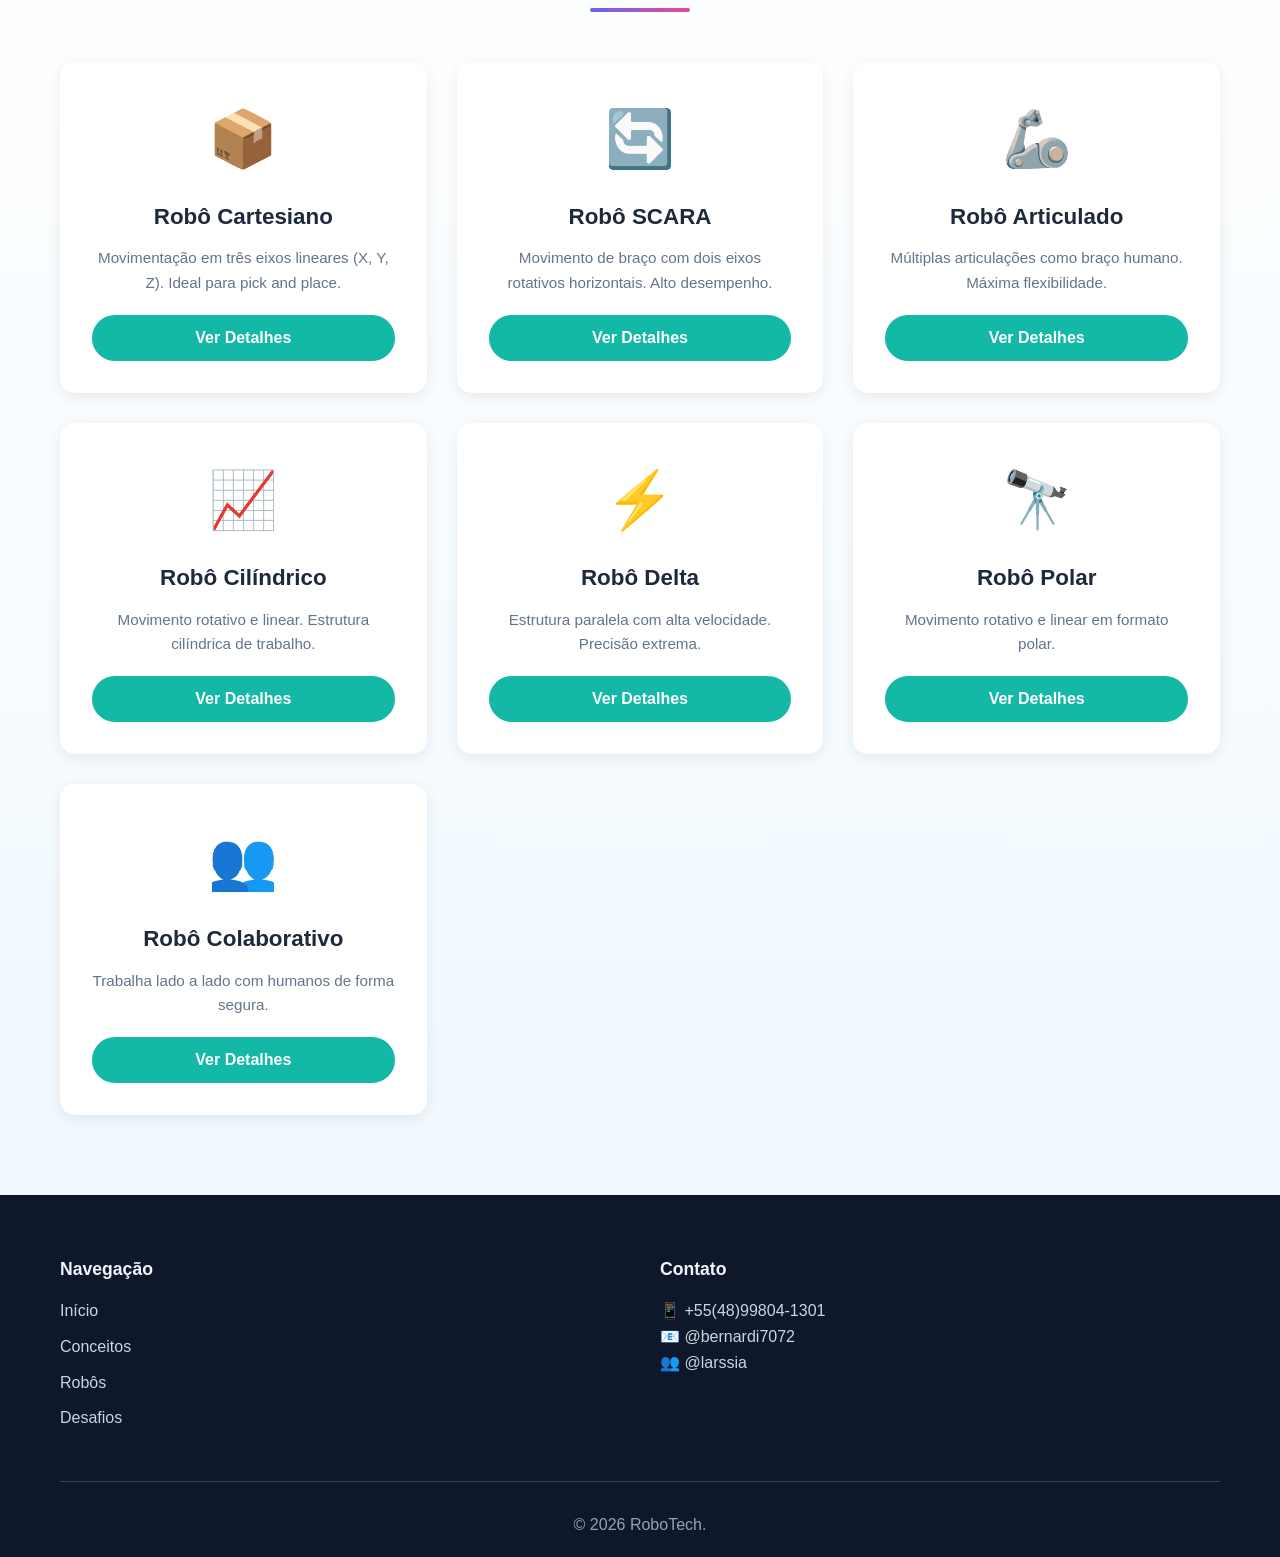
==== commit 95537401: "primeira versão do quiz" ====
--- a/index.html
+++ b/index.html
@@ -35,6 +35,7 @@
                     <li><a href="./html/sensores.html">Sensores IoT</a></li>
                     <li><a href="./html/arduino.html">Arduino</a></li>
                     <li><a href="./html/desafios.html">Desafios</a></li>
+                    <li><a href="./html/quiz.html">Quiz</a></li>
                     <li><a href="#contato">Contato</a></li>
                 </ul>
                 <div class="hamburger" id="hamburger">
